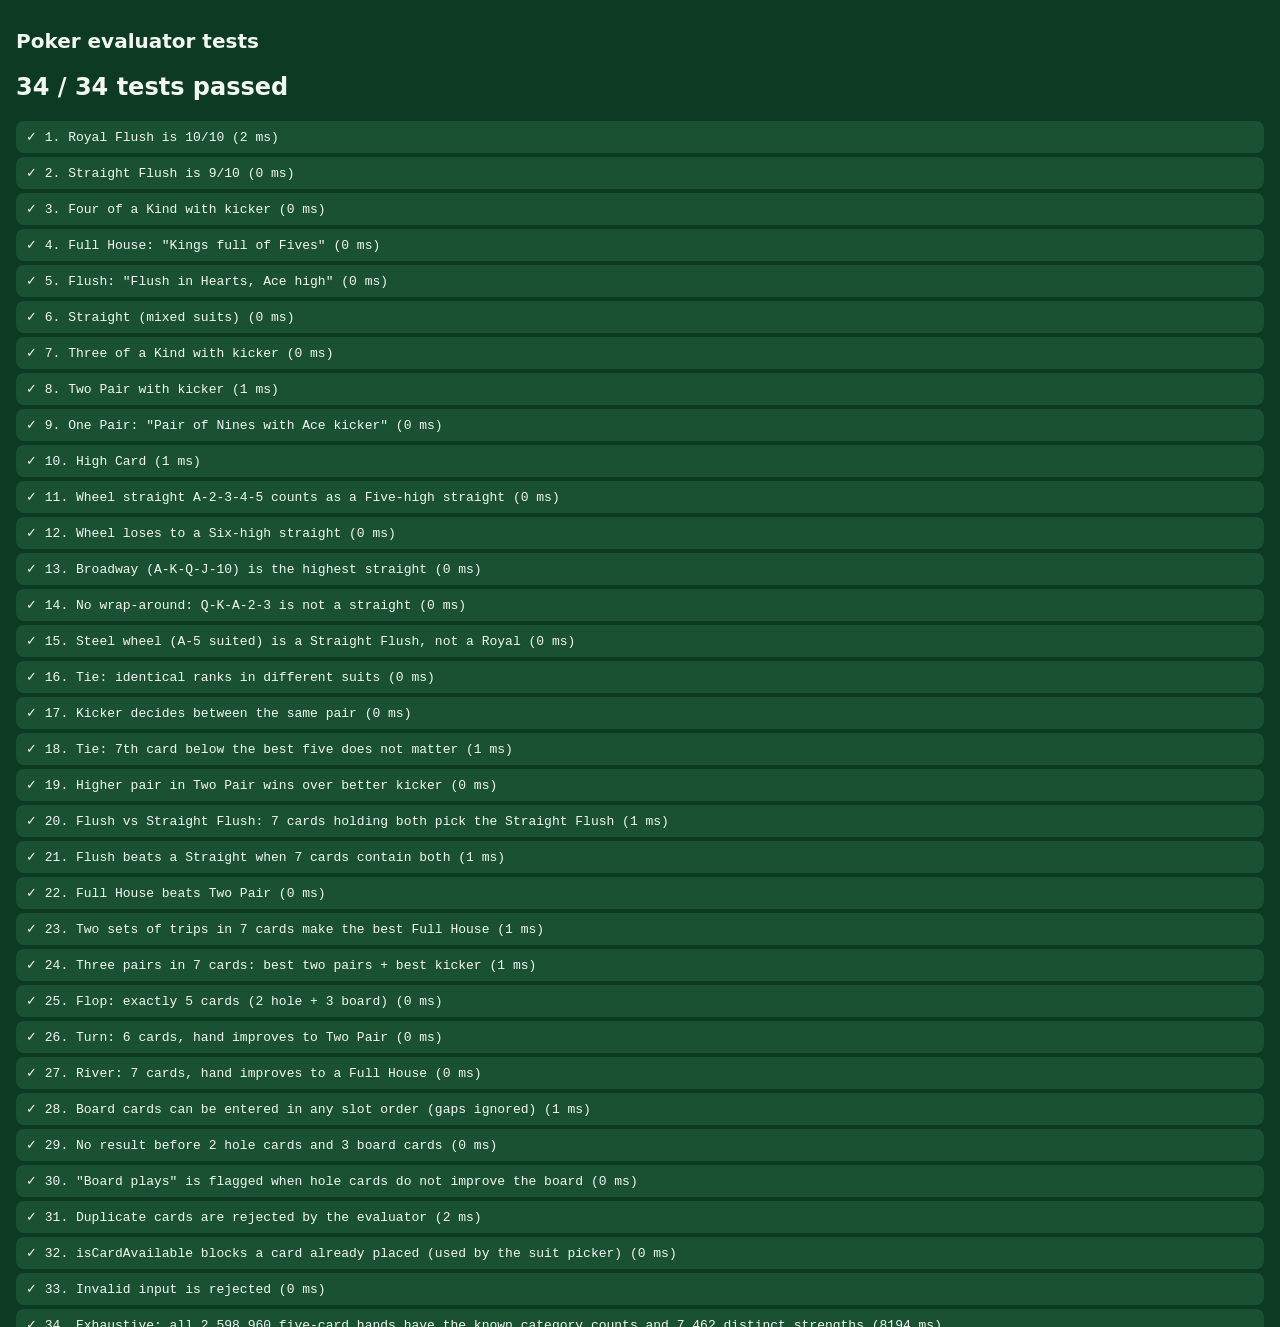
==== tests/index.html @ 91430999 "Add tests" ====
<!DOCTYPE html>
<html lang="en">
<head>
  <meta charset="utf-8">
  <meta name="viewport" content="width=device-width, initial-scale=1">
  <title>Evaluator Tests</title>
  <style>
    body { font-family: -apple-system, system-ui, sans-serif; background: #0c3a22; color: #f3f7f1; margin: 0; padding: 16px; }
    h1 { font-size: 20px; }
    pre { white-space: pre-wrap; margin: 4px 0; padding: 8px 10px; border-radius: 8px; font-size: 13px; }
    .ok { background: rgba(126, 240, 174, 0.12); }
    .fail { background: rgba(255, 110, 110, 0.25); }
  </style>
</head>
<body>
  <h1>Poker evaluator tests</h1>
  <div id="results">Running… (the exhaustive test takes a few seconds)</div>
  <script src="../evaluator.js"></script>
  <script>setTimeout(function () { var s = document.createElement('script'); s.src = 'evaluator.test.js'; document.body.appendChild(s); }, 50);</script>
</body>
</html>
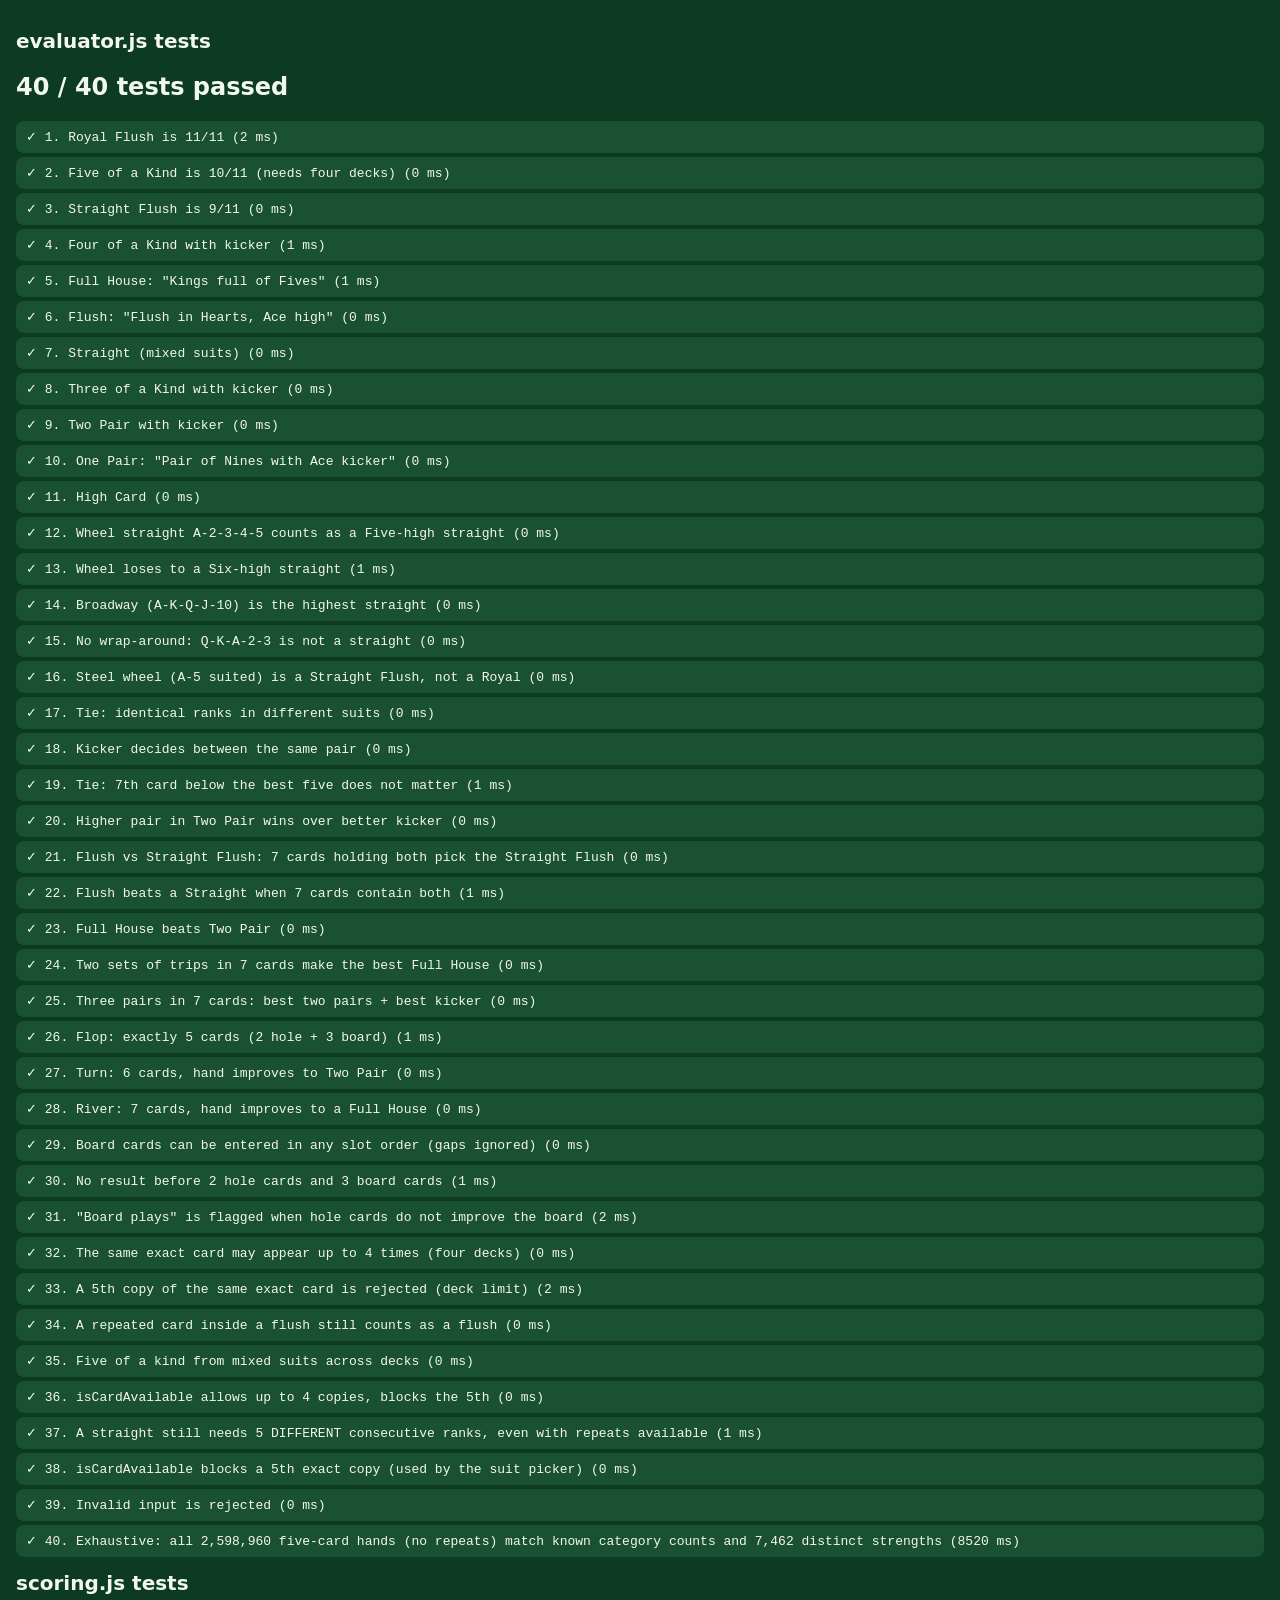
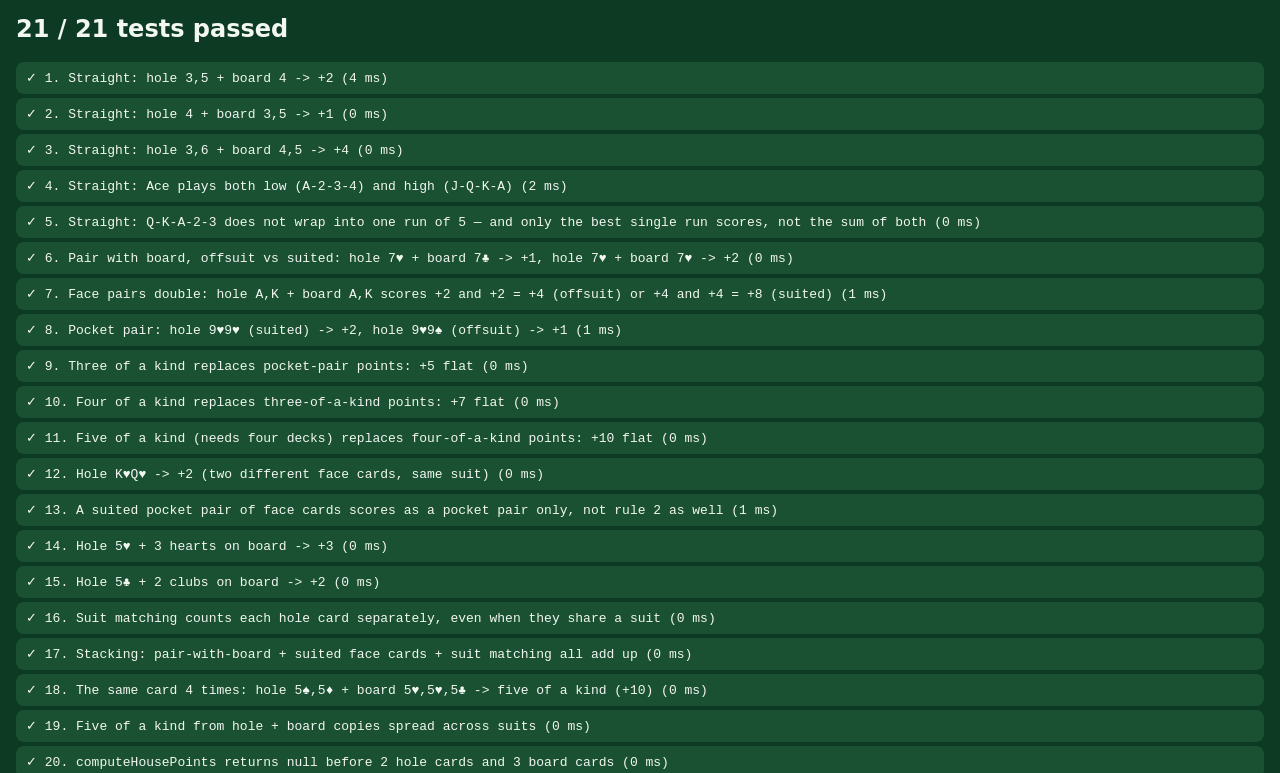
==== commit a009a47c: "Update index.html" ====
--- a/tests/index.html
+++ b/tests/index.html
@@ -3,7 +3,7 @@
 <head>
   <meta charset="utf-8">
   <meta name="viewport" content="width=device-width, initial-scale=1">
-  <title>Evaluator Tests</title>
+  <title>Evaluator & Scoring Tests</title>
   <style>
     body { font-family: -apple-system, system-ui, sans-serif; background: #0c3a22; color: #f3f7f1; margin: 0; padding: 16px; }
     h1 { font-size: 20px; }
@@ -13,9 +13,17 @@
   </style>
 </head>
 <body>
-  <h1>Poker evaluator tests</h1>
-  <div id="results">Running… (the exhaustive test takes a few seconds)</div>
+  <h1>evaluator.js tests</h1>
+  <div id="results">Running&#x2026; (the exhaustive test takes a few seconds)</div>
+  <h1>scoring.js tests</h1>
+  <div id="scoring-results">Running&#x2026;</div>
   <script src="../evaluator.js"></script>
-  <script>setTimeout(function () { var s = document.createElement('script'); s.src = 'evaluator.test.js'; document.body.appendChild(s); }, 50);</script>
+  <script src="../scoring.js"></script>
+  <script>
+    setTimeout(function () {
+      var a = document.createElement('script'); a.src = 'evaluator.test.js'; document.body.appendChild(a);
+      var b = document.createElement('script'); b.src = 'scoring.test.js'; document.body.appendChild(b);
+    }, 50);
+  </script>
 </body>
 </html>
